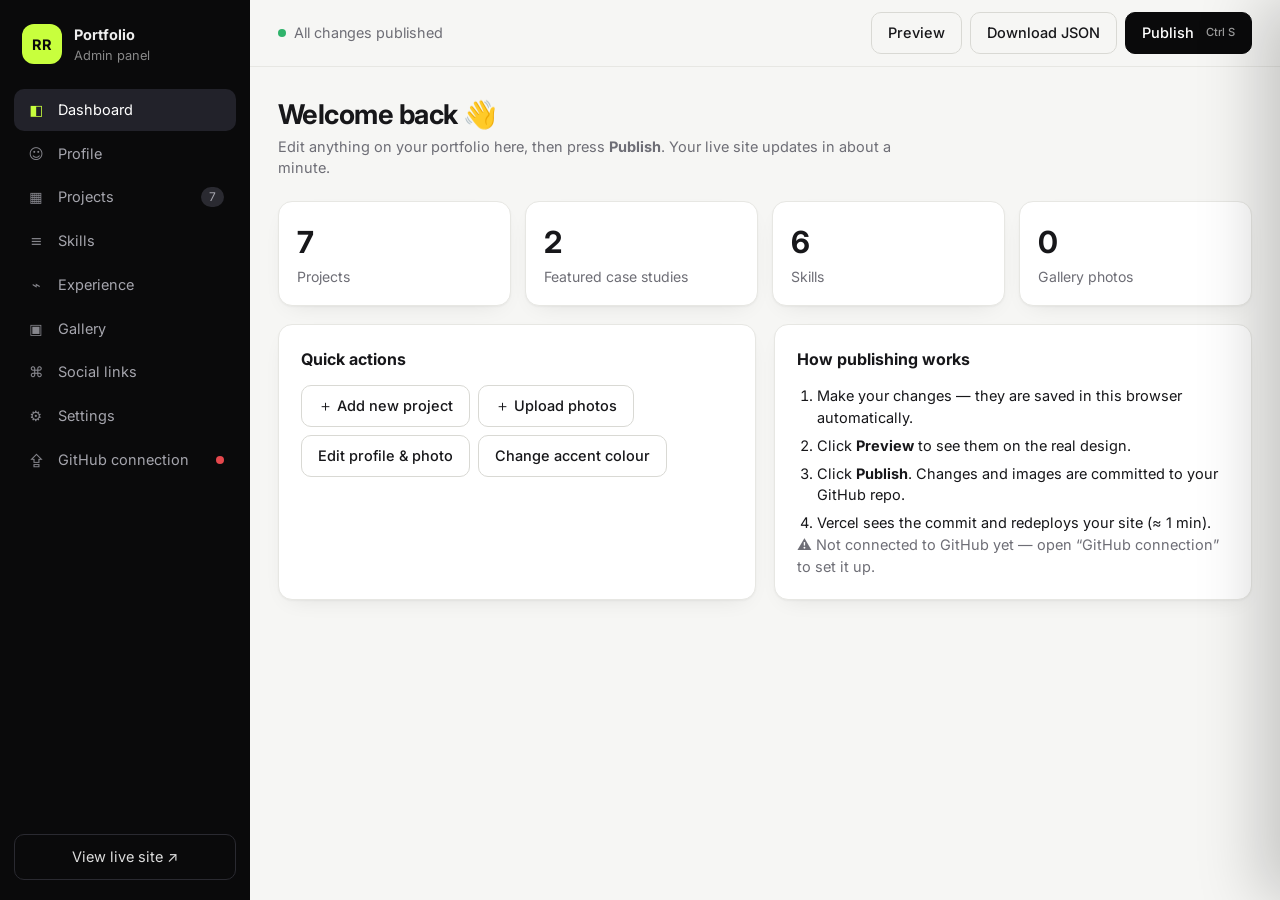
==== admin/index.html @ 8ee4c4b2 "Initial commit: animated portfolio with admin panel - Premium redesign with featured company case st" ====
<!doctype html>
<html lang="en">
<head>
  <meta charset="utf-8">
  <meta name="viewport" content="width=device-width, initial-scale=1">
  <meta name="robots" content="noindex, nofollow">
  <title>Portfolio Admin</title>
  <link rel="preconnect" href="https://fonts.googleapis.com">
  <link href="https://fonts.googleapis.com/css2?family=Inter:wght@400;500;600;700&display=swap" rel="stylesheet">
  <link rel="stylesheet" href="admin.css?v=2">
</head>
<body>
  <div class="app">
    <!-- SIDEBAR -->
    <aside class="sidebar" id="sidebar">
      <div class="brand"><b>RR</b><div><strong>Portfolio</strong><small>Admin panel</small></div></div>
      <nav id="tabs">
        <button data-tab="dashboard" class="on"><span>◧</span>Dashboard</button>
        <button data-tab="profile"><span>☺</span>Profile</button>
        <button data-tab="projects"><span>▦</span>Projects <em id="projCount"></em></button>
        <button data-tab="skills"><span>≡</span>Skills</button>
        <button data-tab="experience"><span>⌁</span>Experience</button>
        <button data-tab="gallery"><span>▣</span>Gallery</button>
        <button data-tab="socials"><span>⌘</span>Social links</button>
        <button data-tab="settings"><span>⚙</span>Settings</button>
        <button data-tab="github"><span>⇪</span>GitHub connection <em id="ghDot" class="dot"></em></button>
      </nav>
      <a class="view-site" href="../" target="_blank">View live site ↗</a>
    </aside>

    <!-- MAIN -->
    <div class="main">
      <header class="topbar">
        <button class="icon-btn mobile-only" id="menuToggle" aria-label="Menu">☰</button>
        <div class="status" id="status"><i></i><span>Loading…</span></div>
        <div class="top-actions">
          <button class="btn ghost" id="previewBtn" title="Preview unsaved changes">Preview</button>
          <button class="btn ghost hide-sm" id="downloadBtn" title="Download content.json">Download JSON</button>
          <button class="btn primary" id="publishBtn">Publish <kbd>Ctrl S</kbd></button>
        </div>
      </header>

      <div id="draftBanner" class="banner" hidden>
        <span>You have unpublished changes saved in this browser from <b id="draftTime"></b>.</span>
        <div><button class="btn sm primary" id="restoreDraft">Restore</button><button class="btn sm ghost" id="discardDraft">Discard</button></div>
      </div>

      <main class="content" id="content">
        <!-- DASHBOARD -->
        <section data-panel="dashboard" class="panel on">
          <div class="panel-head"><div><h1>Welcome back 👋</h1><p>Edit anything on your portfolio here, then press <b>Publish</b>. Your live site updates in about a minute.</p></div></div>
          <div class="kpis" id="kpis"></div>
          <div class="two">
            <div class="card">
              <h3>Quick actions</h3>
              <div class="quick">
                <button class="btn" data-go="projects" data-new>＋ Add new project</button>
                <button class="btn" data-go="gallery">＋ Upload photos</button>
                <button class="btn" data-go="profile">Edit profile & photo</button>
                <button class="btn" data-go="settings">Change accent colour</button>
              </div>
            </div>
            <div class="card">
              <h3>How publishing works</h3>
              <ol class="steps">
                <li>Make your changes — they are saved in this browser automatically.</li>
                <li>Click <b>Preview</b> to see them on the real design.</li>
                <li>Click <b>Publish</b>. Changes and images are committed to your GitHub repo.</li>
                <li>Vercel sees the commit and redeploys your site (≈ 1 min).</li>
              </ol>
              <p class="muted" id="ghHint"></p>
            </div>
          </div>
        </section>

        <!-- PROFILE -->
        <section data-panel="profile" class="panel">
          <div class="panel-head"><div><h1>Profile</h1><p>Your name, intro, photos and contact details.</p></div></div>
          <div class="card">
            <h3>Photos</h3>
            <div class="two">
              <div class="img-field" data-image="profile.photo" data-label="Hero photo (portrait)"></div>
              <div class="img-field" data-image="profile.aboutPhoto" data-label="About section photo"></div>
            </div>
          </div>
          <div class="card">
            <h3>Basics</h3>
            <div class="form-grid">
              <label>Full name<input data-path="profile.name"></label>
              <label>Initials (logo)<input data-path="profile.initials" maxlength="3"></label>
              <label class="full">Headline<input data-path="profile.headline"></label>
              <label class="full">Roles <small>one per line — they type out in the hero</small><textarea data-path="profile.roles" data-type="lines" rows="3"></textarea></label>
              <label class="full">About me<textarea data-path="profile.about" rows="6"></textarea></label>
              <label>Location<input data-path="profile.location"></label>
              <label class="toggle-row">Show "available" badge<input type="checkbox" data-path="profile.available"><span class="switch"></span></label>
              <label class="full">Availability text<input data-path="profile.availableText"></label>
            </div>
          </div>
          <div class="card">
            <h3>Contact</h3>
            <div class="form-grid">
              <label>Email<input type="email" data-path="profile.email" placeholder="you@example.com"></label>
              <label>WhatsApp number<input data-path="profile.whatsapp" placeholder="+971 50 000 0000"></label>
              <label class="full">Résumé / CV link<input data-path="profile.resume" placeholder="https://drive.google.com/…"></label>
            </div>
          </div>
          <div class="card">
            <div class="card-head"><h3>Stats</h3><button class="btn sm" data-add="stats">＋ Add stat</button></div>
            <div class="rows" data-list="stats"></div>
          </div>
        </section>

        <!-- PROJECTS -->
        <section data-panel="projects" class="panel">
          <div class="panel-head">
            <div><h1>Projects</h1><p>Turn on <b>Featured</b> to show a project as a big case study in "Company projects". Change the order with ↑ ↓.</p></div>
            <button class="btn primary" id="addProject">＋ New project</button>
          </div>
          <div class="toolbar">
            <input type="search" id="projSearch" placeholder="Search projects…">
            <select id="projFilter"><option value="">All categories</option></select>
          </div>
          <div class="proj-list" id="projList"></div>
        </section>

        <!-- SKILLS -->
        <section data-panel="skills" class="panel">
          <div class="panel-head"><div><h1>Skills</h1><p>Shown as animated bars.</p></div><button class="btn primary" data-add="skills">＋ Add skill</button></div>
          <div class="card"><div class="rows" data-list="skills"></div></div>
        </section>

        <!-- EXPERIENCE -->
        <section data-panel="experience" class="panel">
          <div class="panel-head"><div><h1>Experience</h1><p>Jobs, freelance work and education — top item shows first.</p></div><button class="btn primary" data-add="experience">＋ Add entry</button></div>
          <div class="card"><div class="rows" data-list="experience"></div></div>
        </section>

        <!-- GALLERY -->
        <section data-panel="gallery" class="panel">
          <div class="panel-head"><div><h1>Gallery</h1><p>Photos are resized automatically. The section hides itself when empty.</p></div>
            <label class="btn primary">＋ Upload photos<input type="file" id="galleryUpload" accept="image/*" multiple hidden></label></div>
          <div class="gallery-grid" id="galleryList"></div>
        </section>

        <!-- SOCIALS -->
        <section data-panel="socials" class="panel">
          <div class="panel-head"><div><h1>Social links</h1><p>Shown in the contact section.</p></div><button class="btn primary" data-add="socials">＋ Add link</button></div>
          <div class="card"><div class="rows" data-list="socials"></div></div>
        </section>

        <!-- SETTINGS -->
        <section data-panel="settings" class="panel">
          <div class="panel-head"><div><h1>Settings</h1><p>Look & feel, sections and SEO.</p></div></div>
          <div class="card">
            <h3>Accent colour</h3>
            <div class="swatches" id="swatches"></div>
            <label class="inline">Custom<input type="color" data-path="settings.accent"></label>
          </div>
          <div class="card">
            <h3>Sections</h3>
            <label class="toggle-row">Show Skills<input type="checkbox" data-path="settings.showSkills"><span class="switch"></span></label>
            <label class="toggle-row">Show Experience<input type="checkbox" data-path="settings.showExperience"><span class="switch"></span></label>
            <label class="toggle-row">Show Gallery<input type="checkbox" data-path="settings.showGallery"><span class="switch"></span></label>
          </div>
          <div class="card">
            <h3>SEO (Google & link previews)</h3>
            <div class="form-grid">
              <label class="full">Page title<input data-path="settings.seoTitle"></label>
              <label class="full">Description<textarea data-path="settings.seoDescription" rows="2"></textarea></label>
            </div>
          </div>
          <div class="card danger">
            <h3>Backup</h3>
            <p class="muted">Download a copy of all content, or restore one.</p>
            <div class="quick">
              <button class="btn" id="downloadBtn2">Download content.json</button>
              <label class="btn">Import content.json<input type="file" id="importJson" accept="application/json" hidden></label>
            </div>
          </div>
        </section>

        <!-- GITHUB -->
        <section data-panel="github" class="panel">
          <div class="panel-head"><div><h1>GitHub connection</h1><p>Publishing saves your changes straight to your GitHub repo. Vercel redeploys automatically.</p></div></div>
          <div class="card">
            <div class="form-grid">
              <label>GitHub username<input id="ghOwner" placeholder="rishadrafeeq"></label>
              <label>Repository<input id="ghRepo" placeholder="portfolio"></label>
              <label>Branch<input id="ghBranch" placeholder="main"></label>
              <label>Folder in repo <small>leave empty if the site is at the repo root</small><input id="ghPath" placeholder=""></label>
              <label class="full">Personal access token<input id="ghToken" type="password" autocomplete="off" placeholder="github_pat_…"></label>
            </div>
            <div class="quick" style="margin-top:16px">
              <button class="btn primary" id="ghSave">Save & test connection</button>
              <button class="btn ghost" id="ghForget">Forget token</button>
            </div>
            <p id="ghResult" class="muted"></p>
          </div>
          <div class="card">
            <h3>How to create the token (one time)</h3>
            <ol class="steps">
              <li>Open <a href="https://github.com/settings/personal-access-tokens/new" target="_blank" rel="noopener">GitHub → Settings → Fine-grained tokens → Generate new token</a>.</li>
              <li>Repository access: <b>Only select repositories</b> → choose your portfolio repo.</li>
              <li>Permissions → Repository permissions → <b>Contents: Read and write</b>.</li>
              <li>Generate, copy the token and paste it above.</li>
            </ol>
            <p class="muted">The token is stored only in this browser (localStorage) and is sent only to api.github.com. Use “Forget token” on shared computers.</p>
          </div>
        </section>
      </main>
    </div>
  </div>

  <!-- PROJECT EDITOR -->
  <div class="drawer-bg" id="drawerBg"></div>
  <aside class="drawer" id="drawer" aria-hidden="true">
    <div class="drawer-head"><h2 id="drawerTitle">Edit project</h2><button class="icon-btn" id="drawerClose" aria-label="Close">✕</button></div>
    <form id="projForm" class="drawer-body">
      <div class="img-field" data-image="__proj.image" data-label="Screenshot / cover image"></div>
      <div class="form-grid">
        <label class="full">Title *<input name="title" required></label>
        <label>Category<input name="category" list="catList" placeholder="Company, Client, My Product…"><datalist id="catList"></datalist></label>
        <label class="toggle-row">Featured case study<input type="checkbox" name="featured"><span class="switch"></span></label>
        <label>Client / company<input name="client"></label>
        <label>Your role<input name="role" placeholder="Full-stack development"></label>
        <label class="full">Description<textarea name="description" rows="4"></textarea></label>
        <label class="full">Tags <small>comma separated</small><input name="tags" placeholder="Next.js, Tailwind, Admin Panel"></label>
        <label class="full">Live URL<input name="live" type="url" placeholder="https://…"></label>
        <label class="full">GitHub URL<input name="github" type="url" placeholder="https://github.com/…"></label>
      </div>
    </form>
    <div class="drawer-foot">
      <button class="btn ghost danger-text" id="projDelete">Delete</button>
      <div><button class="btn ghost" id="projCancel">Cancel</button><button class="btn primary" id="projSave">Save project</button></div>
    </div>
  </aside>

  <div class="toasts" id="toasts"></div>
  <script src="admin.js?v=2"></script>
</body>
</html>
---- admin/admin.css ----
:root {
  --bg: #f6f6f4; --panel: #fff; --text: #17171a; --muted: #6e6e76; --line: #e7e7e3; --line-2: #d9d9d4;
  --accent: #c8ff3d; --ink: #0a0a0b; --danger: #e5484d; --ok: #2fb36b; --warn: #f5a524;
  --radius: 14px; --shadow: 0 1px 2px rgba(0,0,0,.04), 0 8px 24px -12px rgba(0,0,0,.12);
}
@media (prefers-color-scheme: dark) {
  :root { --bg: #0c0c0e; --panel: #151518; --text: #f1f1ee; --muted: #8e8e96; --line: #24242a; --line-2: #313138; --shadow: 0 1px 2px rgba(0,0,0,.4); }
}
* { box-sizing: border-box; margin: 0; padding: 0; }
body { font-family: Inter, system-ui, sans-serif; background: var(--bg); color: var(--text); font-size: 14.5px; line-height: 1.5; -webkit-font-smoothing: antialiased; }
a { color: inherit; }
button, input, select, textarea { font: inherit; color: inherit; }
button { cursor: pointer; background: none; border: 0; }
.muted { color: var(--muted); }

.app { display: grid; grid-template-columns: 250px 1fr; min-height: 100vh; }

/* sidebar */
.sidebar { position: sticky; top: 0; height: 100vh; background: var(--ink); color: #eee; padding: 20px 14px; display: flex; flex-direction: column; gap: 20px; }
.brand { display: flex; align-items: center; gap: 12px; padding: 4px 8px; }
.brand b { width: 40px; height: 40px; border-radius: 12px; background: var(--accent); color: var(--ink); display: grid; place-items: center; font-weight: 700; }
.brand small { display: block; color: #888; font-size: .8rem; }
#tabs { display: flex; flex-direction: column; gap: 2px; flex: 1; overflow-y: auto; }
#tabs button { display: flex; align-items: center; gap: 12px; padding: 10px 12px; border-radius: 10px; color: #a5a5ad; text-align: left; transition: background .2s, color .2s; }
#tabs button span { width: 20px; text-align: center; opacity: .8; }
#tabs button:hover { background: #1c1c20; color: #fff; }
#tabs button.on { background: #22222a; color: #fff; }
#tabs button.on span { color: var(--accent); opacity: 1; }
#tabs em { margin-left: auto; font-style: normal; font-size: .75rem; background: #2a2a31; padding: 1px 8px; border-radius: 999px; }
#tabs em.dot { width: 8px; height: 8px; padding: 0; background: var(--danger); }
#tabs em.dot.ok { background: var(--ok); }
.view-site { padding: 11px 12px; border-radius: 10px; border: 1px solid #2a2a31; text-decoration: none; text-align: center; color: #ddd; }
.view-site:hover { border-color: var(--accent); color: var(--accent); }

/* topbar */
.main { min-width: 0; }
.topbar { position: sticky; top: 0; z-index: 20; display: flex; align-items: center; gap: 12px; padding: 12px 28px; background: color-mix(in srgb, var(--bg) 85%, transparent); backdrop-filter: blur(12px); border-bottom: 1px solid var(--line); }
.status { display: flex; align-items: center; gap: 8px; color: var(--muted); font-size: .9rem; }
.status i { width: 8px; height: 8px; border-radius: 50%; background: var(--ok); }
.status.dirty i { background: var(--warn); }
.status.busy i { background: var(--accent); animation: pulse 1s infinite; }
@keyframes pulse { 50% { opacity: .3; } }
.top-actions { margin-left: auto; display: flex; gap: 8px; }
kbd { font-size: .7rem; opacity: .6; margin-left: 6px; font-family: inherit; }

.btn { display: inline-flex; align-items: center; justify-content: center; gap: 6px; padding: 9px 16px; border-radius: 10px; border: 1px solid var(--line-2); background: var(--panel); font-weight: 500; white-space: nowrap; transition: transform .15s, background .2s, border-color .2s; text-decoration: none; }
.btn:hover { border-color: var(--text); }
.btn:active { transform: scale(.97); }
.btn.primary { background: var(--ink); color: #fff; border-color: var(--ink); }
.btn.primary:hover { background: #2a2a30; }
@media (prefers-color-scheme: dark) { .btn.primary { background: var(--accent); color: var(--ink); border-color: var(--accent); } .btn.primary:hover { background: #d8ff70; } }
.btn.ghost { background: transparent; }
.btn.sm { padding: 6px 12px; font-size: .85rem; }
.btn:disabled { opacity: .5; pointer-events: none; }
.danger-text { color: var(--danger); }
.icon-btn { width: 38px; height: 38px; border-radius: 10px; display: grid; place-items: center; border: 1px solid var(--line-2); }
.mobile-only { display: none; }

.banner { margin: 16px 28px 0; padding: 12px 16px; border-radius: var(--radius); background: color-mix(in srgb, var(--warn) 16%, var(--panel)); border: 1px solid color-mix(in srgb, var(--warn) 40%, transparent); display: flex; justify-content: space-between; align-items: center; gap: 12px; flex-wrap: wrap; }
.banner div { display: flex; gap: 8px; }
[hidden] { display: none !important; }

/* panels */
.content { padding: 28px; max-width: 1080px; }
.panel { display: none; animation: fadeIn .3s ease; }
.panel.on { display: block; }
@keyframes fadeIn { from { opacity: 0; transform: translateY(6px); } }
.panel-head { display: flex; justify-content: space-between; align-items: flex-start; gap: 16px; margin-bottom: 22px; flex-wrap: wrap; }
.panel-head h1 { font-size: 1.7rem; letter-spacing: -.02em; }
.panel-head p { color: var(--muted); max-width: 620px; }
.card { background: var(--panel); border: 1px solid var(--line); border-radius: var(--radius); padding: 22px; margin-bottom: 18px; box-shadow: var(--shadow); }
.card h3 { font-size: 1rem; margin-bottom: 14px; }
.card-head { display: flex; justify-content: space-between; align-items: center; margin-bottom: 14px; }
.card-head h3 { margin: 0; }
.two { display: grid; grid-template-columns: 1fr 1fr; gap: 18px; }
.two > .card { margin: 0; }
.quick { display: flex; flex-wrap: wrap; gap: 8px; }
.steps { padding-left: 20px; display: grid; gap: 6px; }
.steps a { color: inherit; font-weight: 600; }

/* kpis */
.kpis { display: grid; grid-template-columns: repeat(4, 1fr); gap: 14px; margin-bottom: 18px; }
.kpi { background: var(--panel); border: 1px solid var(--line); border-radius: var(--radius); padding: 18px; box-shadow: var(--shadow); cursor: pointer; transition: border-color .2s; }
.kpi:hover { border-color: var(--text); }
.kpi b { font-size: 1.9rem; display: block; letter-spacing: -.03em; }
.kpi span { color: var(--muted); font-size: .88rem; }

/* forms */
.form-grid { display: grid; grid-template-columns: 1fr 1fr; gap: 14px 16px; }
.form-grid .full { grid-column: 1 / -1; }
label { display: flex; flex-direction: column; gap: 6px; font-weight: 500; font-size: .88rem; }
label small { color: var(--muted); font-weight: 400; }
input:not([type=checkbox]):not([type=color]):not([type=range]), select, textarea {
  width: 100%; padding: 10px 12px; border-radius: 10px; border: 1px solid var(--line-2); background: var(--bg); font-weight: 400; font-size: .95rem; outline: none; transition: border-color .2s, box-shadow .2s;
}
input:focus, select:focus, textarea:focus { border-color: var(--text); box-shadow: 0 0 0 3px color-mix(in srgb, var(--accent) 45%, transparent); }
textarea { resize: vertical; min-height: 44px; }
label.inline { flex-direction: row; align-items: center; gap: 10px; margin-top: 14px; }
input[type=color] { width: 44px; height: 34px; border: 1px solid var(--line-2); border-radius: 8px; padding: 2px; background: var(--bg); cursor: pointer; }

.toggle-row { flex-direction: row; align-items: center; justify-content: space-between; padding: 10px 0; border-bottom: 1px dashed var(--line); cursor: pointer; align-self: end; }
.toggle-row input { position: absolute; opacity: 0; pointer-events: none; }
.switch { width: 40px; height: 23px; border-radius: 999px; background: var(--line-2); position: relative; transition: background .2s; flex-shrink: 0; }
.switch::after { content: ""; position: absolute; top: 3px; left: 3px; width: 17px; height: 17px; border-radius: 50%; background: #fff; transition: transform .25s cubic-bezier(.3,1.4,.6,1); box-shadow: 0 1px 3px rgba(0,0,0,.25); }
.toggle-row input:checked + .switch { background: var(--ok); }
.toggle-row input:checked + .switch::after { transform: translateX(17px); }
.toggle-row input:focus-visible + .switch { outline: 2px solid var(--text); outline-offset: 2px; }

/* list rows */
.rows { display: flex; flex-direction: column; gap: 10px; }
.row { display: grid; gap: 10px; align-items: center; padding: 12px; border: 1px solid var(--line); border-radius: 12px; background: var(--bg); }
.row .acts { display: flex; gap: 4px; }
.row .acts button { width: 32px; height: 32px; border-radius: 8px; border: 1px solid var(--line-2); background: var(--panel); }
.row .acts button:hover { border-color: var(--text); }
.row .acts button.del:hover { border-color: var(--danger); color: var(--danger); }
.row-skills { grid-template-columns: 1fr 160px 48px auto; }
.row-stats { grid-template-columns: 110px 90px 1fr auto; }
.row-socials { grid-template-columns: 160px 1fr auto; }
.row-experience { grid-template-columns: 140px 1fr 1fr auto; }
.row-experience textarea { grid-column: 1 / 4; }
.row input[type=range] { width: 100%; accent-color: var(--ink); }
.row .num { font-variant-numeric: tabular-nums; color: var(--muted); text-align: right; }
.empty { padding: 32px; text-align: center; color: var(--muted); border: 1px dashed var(--line-2); border-radius: 12px; }

/* images */
.img-field { display: flex; gap: 14px; align-items: center; }
.img-field .thumb { width: 120px; aspect-ratio: 4 / 3; border-radius: 10px; border: 1px dashed var(--line-2); background: var(--bg) center / cover no-repeat; display: grid; place-items: center; color: var(--muted); font-size: .75rem; flex-shrink: 0; }
.img-field .thumb.has { border-style: solid; }
.img-field .meta { display: flex; flex-direction: column; gap: 8px; min-width: 0; flex: 1; }
.img-field .meta strong { font-size: .88rem; }
.img-field .meta div { display: flex; gap: 6px; flex-wrap: wrap; }
.drawer .img-field { margin-bottom: 18px; }
.drawer .img-field .thumb { width: 160px; }

/* projects */
.toolbar { display: flex; gap: 10px; margin-bottom: 14px; }
.toolbar input { flex: 1; }
.toolbar select { width: 200px; }
.proj-list { display: flex; flex-direction: column; gap: 10px; }
.proj { display: grid; grid-template-columns: 120px 1fr auto; gap: 16px; align-items: center; padding: 12px; background: var(--panel); border: 1px solid var(--line); border-radius: var(--radius); box-shadow: var(--shadow); transition: border-color .2s, transform .2s; }
.proj:hover { border-color: var(--line-2); }
.proj .pthumb { aspect-ratio: 16 / 10; border-radius: 8px; background: var(--bg) center top / cover no-repeat; border: 1px solid var(--line); display: grid; place-items: center; color: var(--muted); font-weight: 700; }
.proj h4 { font-size: 1rem; display: flex; align-items: center; gap: 8px; flex-wrap: wrap; }
.proj p { color: var(--muted); font-size: .86rem; display: -webkit-box; -webkit-line-clamp: 2; -webkit-box-orient: vertical; overflow: hidden; }
.pill { font-size: .7rem; font-weight: 600; padding: 2px 8px; border-radius: 999px; background: var(--bg); border: 1px solid var(--line-2); color: var(--muted); }
.pill.feat { background: var(--accent); color: var(--ink); border-color: var(--accent); }
.proj .acts { display: flex; gap: 4px; }
.proj .acts button { height: 34px; min-width: 34px; padding: 0 10px; border-radius: 8px; border: 1px solid var(--line-2); }
.proj .acts button:hover { border-color: var(--text); }
.proj .acts button.del:hover { border-color: var(--danger); color: var(--danger); }

/* gallery */
.gallery-grid { display: grid; grid-template-columns: repeat(auto-fill, minmax(190px, 1fr)); gap: 14px; }
.gitem { background: var(--panel); border: 1px solid var(--line); border-radius: var(--radius); overflow: hidden; box-shadow: var(--shadow); }
.gitem .gimg { aspect-ratio: 1; background: var(--bg) center / cover no-repeat; }
.gitem .gbody { padding: 10px; display: flex; flex-direction: column; gap: 8px; }
.gitem .acts { display: flex; gap: 4px; }
.gitem .acts button { flex: 1; height: 30px; border-radius: 8px; border: 1px solid var(--line-2); }

/* swatches */
.swatches { display: flex; gap: 10px; flex-wrap: wrap; }
.swatches button { width: 40px; height: 40px; border-radius: 50%; border: 3px solid var(--panel); box-shadow: 0 0 0 1px var(--line-2); transition: transform .15s; }
.swatches button:hover { transform: scale(1.1); }
.swatches button.on { box-shadow: 0 0 0 2px var(--text); }

/* drawer */
.drawer-bg { position: fixed; inset: 0; background: rgba(0,0,0,.4); opacity: 0; pointer-events: none; transition: opacity .3s; z-index: 40; }
.drawer { position: fixed; top: 0; right: 0; bottom: 0; width: min(560px, 100%); background: var(--panel); z-index: 50; display: flex; flex-direction: column; transform: translateX(100%); transition: transform .4s cubic-bezier(.16,1,.3,1); box-shadow: -20px 0 60px rgba(0,0,0,.2); }
body.drawer-open .drawer { transform: none; }
body.drawer-open .drawer-bg { opacity: 1; pointer-events: auto; }
.drawer-head, .drawer-foot { display: flex; justify-content: space-between; align-items: center; padding: 16px 22px; border-bottom: 1px solid var(--line); gap: 8px; }
.drawer-foot { border-top: 1px solid var(--line); border-bottom: 0; }
.drawer-foot div { display: flex; gap: 8px; }
.drawer-head h2 { font-size: 1.2rem; }
.drawer-body { padding: 22px; overflow-y: auto; flex: 1; }

/* toasts */
.toasts { position: fixed; bottom: 20px; right: 20px; display: flex; flex-direction: column; gap: 8px; z-index: 100; }
.toast { background: var(--ink); color: #fff; padding: 12px 16px; border-radius: 12px; box-shadow: 0 10px 30px rgba(0,0,0,.25); max-width: 380px; animation: tin .35s cubic-bezier(.16,1,.3,1); border-left: 4px solid var(--accent); }
.toast.err { border-left-color: var(--danger); }
@keyframes tin { from { opacity: 0; transform: translateY(10px); } }

@media (max-width: 900px) {
  .app { grid-template-columns: 1fr; }
  .sidebar { position: fixed; z-index: 60; width: 260px; transform: translateX(-100%); transition: transform .3s; }
  body.nav-open .sidebar { transform: none; }
  .mobile-only { display: grid; }
  .topbar, .content { padding-left: 16px; padding-right: 16px; }
  .banner { margin: 12px 16px 0; }
  .kpis { grid-template-columns: repeat(2, 1fr); }
  .two, .form-grid { grid-template-columns: 1fr; }
  .hide-sm { display: none; }
  .row-skills { grid-template-columns: 1fr 48px auto; }
  .row-skills input[type=range] { grid-column: 1 / -1; grid-row: 2; }
  .row-stats, .row-socials, .row-experience { grid-template-columns: 1fr 1fr; }
  .row-stats .acts, .row-socials .acts, .row-experience .acts { grid-column: 1 / -1; justify-content: flex-end; }
  .row-socials input:nth-child(2), .row-stats input:nth-child(3), .row-experience textarea { grid-column: 1 / -1; }
  .proj { grid-template-columns: 90px 1fr; }
  .proj .acts { grid-column: 1 / -1; justify-content: flex-end; }
  .toolbar { flex-direction: column; }
  .toolbar select { width: 100%; }
  .status span { display: none; }
}
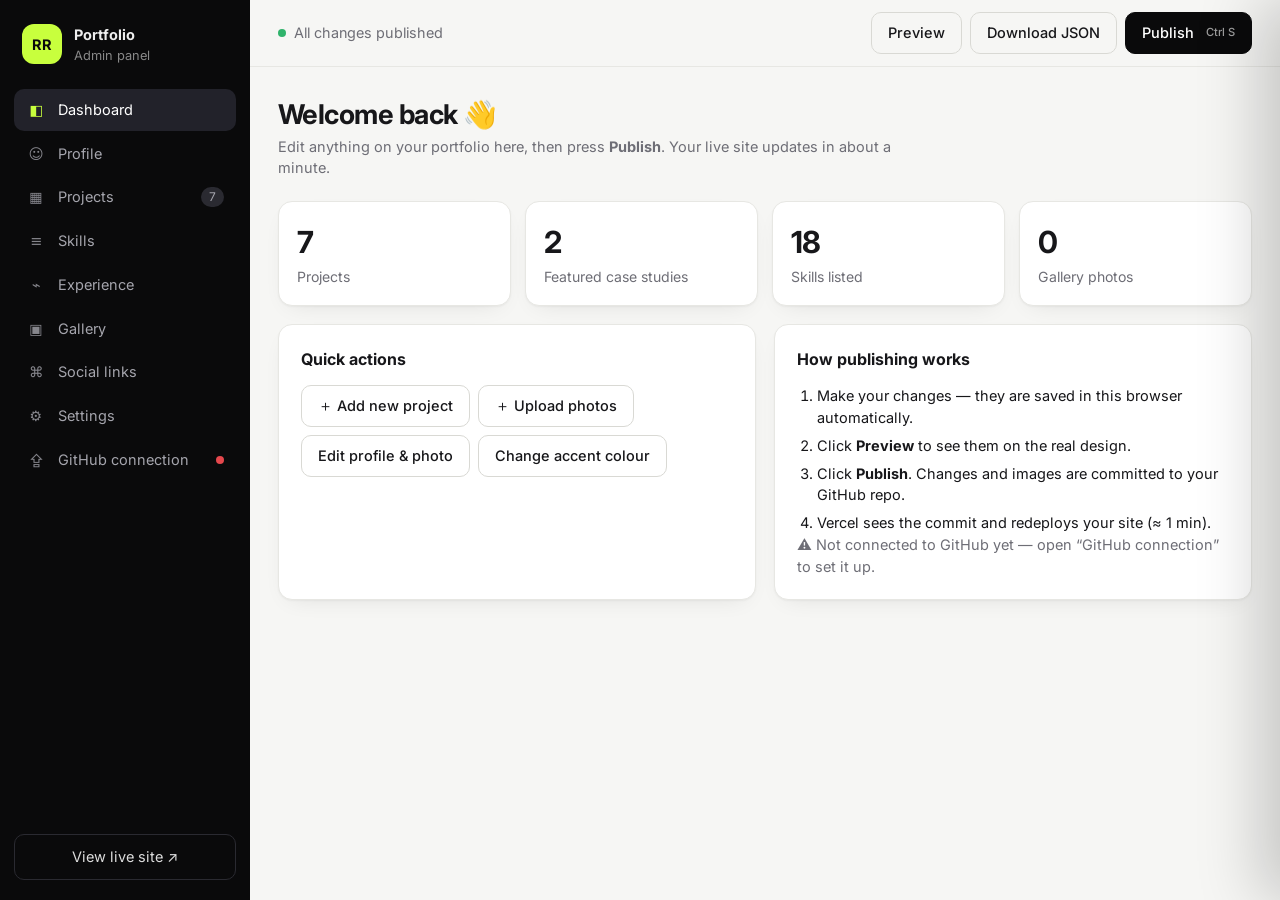
==== commit 4e834e28: "Accurate profile, grouped skills and WhatsApp contact - Correct experience: UNICO Software Developer" ====
--- a/admin/index.html
+++ b/admin/index.html
@@ -7,7 +7,7 @@
   <title>Portfolio Admin</title>
   <link rel="preconnect" href="https://fonts.googleapis.com">
   <link href="https://fonts.googleapis.com/css2?family=Inter:wght@400;500;600;700&display=swap" rel="stylesheet">
-  <link rel="stylesheet" href="admin.css?v=2">
+  <link rel="stylesheet" href="admin.css?v=3">
 </head>
 <body>
   <div class="app">
@@ -89,7 +89,8 @@
               <label>Full name<input data-path="profile.name"></label>
               <label>Initials (logo)<input data-path="profile.initials" maxlength="3"></label>
               <label class="full">Headline<input data-path="profile.headline"></label>
-              <label class="full">Roles <small>one per line — they type out in the hero</small><textarea data-path="profile.roles" data-type="lines" rows="3"></textarea></label>
+              <label class="full">Text before the typing roles <small>e.g. “Focused on”. Avoid “Currently working as” unless you are employed.</small><input data-path="profile.rolesPrefix"></label>
+              <label class="full">Roles / focus areas <small>one per line — they type out in the hero</small><textarea data-path="profile.roles" data-type="lines" rows="3"></textarea></label>
               <label class="full">About me<textarea data-path="profile.about" rows="6"></textarea></label>
               <label>Location<input data-path="profile.location"></label>
               <label class="toggle-row">Show "available" badge<input type="checkbox" data-path="profile.available"><span class="switch"></span></label>
@@ -125,8 +126,8 @@
 
         <!-- SKILLS -->
         <section data-panel="skills" class="panel">
-          <div class="panel-head"><div><h1>Skills</h1><p>Shown as animated bars.</p></div><button class="btn primary" data-add="skills">＋ Add skill</button></div>
-          <div class="card"><div class="rows" data-list="skills"></div></div>
+          <div class="panel-head"><div><h1>Skills &amp; knowledge</h1><p>Each group is shown as a card. Use the note to set expectations honestly (e.g. “basic understanding”).</p></div><button class="btn primary" id="addGroup">＋ Add group</button></div>
+          <div class="groups" id="groupList"></div>
         </section>
 
         <!-- EXPERIENCE -->
@@ -161,6 +162,7 @@
             <label class="toggle-row">Show Skills<input type="checkbox" data-path="settings.showSkills"><span class="switch"></span></label>
             <label class="toggle-row">Show Experience<input type="checkbox" data-path="settings.showExperience"><span class="switch"></span></label>
             <label class="toggle-row">Show Gallery<input type="checkbox" data-path="settings.showGallery"><span class="switch"></span></label>
+            <label class="toggle-row">Floating WhatsApp button <small>uses the number in Profile → Contact</small><input type="checkbox" data-path="settings.showWhatsappButton"><span class="switch"></span></label>
           </div>
           <div class="card">
             <h3>SEO (Google & link previews)</h3>
@@ -236,6 +238,6 @@
   </aside>
 
   <div class="toasts" id="toasts"></div>
-  <script src="admin.js?v=2"></script>
+  <script src="admin.js?v=3"></script>
 </body>
 </html>
--- a/admin/admin.css
+++ b/admin/admin.css
@@ -121,6 +121,17 @@
 .row input[type=range] { width: 100%; accent-color: var(--ink); }
 .row .num { font-variant-numeric: tabular-nums; color: var(--muted); text-align: right; }
 .empty { padding: 32px; text-align: center; color: var(--muted); border: 1px dashed var(--line-2); border-radius: 12px; }
+
+/* skill groups */
+.groups { display: flex; flex-direction: column; gap: 14px; }
+.group-card .card-head { gap: 10px; }
+.group-card .card-head input { font-weight: 600; font-size: 1rem; }
+.group-card .acts { display: flex; gap: 4px; flex-shrink: 0; }
+.group-card .acts button { width: 34px; height: 34px; border-radius: 8px; border: 1px solid var(--line-2); }
+.group-card .acts button:hover { border-color: var(--text); }
+.group-card .acts button.del:hover { border-color: var(--danger); color: var(--danger); }
+.group-card .form-grid { grid-template-columns: 1fr; }
+.toggle-row small { margin-left: 6px; }
 
 /* images */
 .img-field { display: flex; gap: 14px; align-items: center; }
